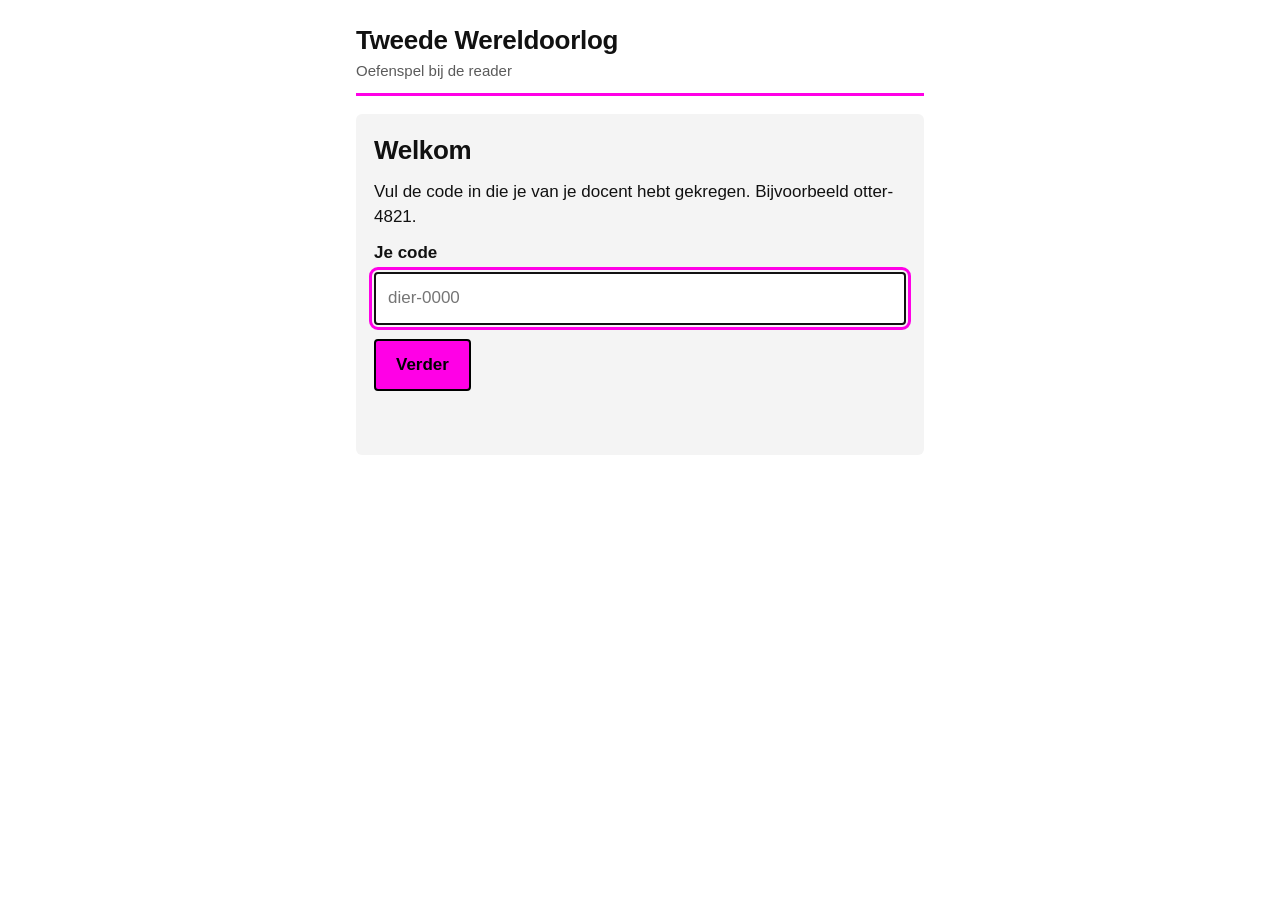
==== index.html @ 3e3a2a2d "Add files via upload" ====
<!doctype html>
<html lang="nl">
<head>
<meta charset="utf-8">
<meta name="viewport" content="width=device-width, initial-scale=1">
<title>Tweede Wereldoorlog oefenspel</title>
<meta name="robots" content="noindex, nofollow">
<link rel="stylesheet" href="style.css">
</head>
<body>
<div class="wrap" id="app"><noscript>Zet JavaScript aan om het spel te spelen.</noscript></div>
<script src="shared.js"></script>
<script src="app.js"></script>
</body>
</html>
---- style.css ----
:root {
  --magenta: #ff00e6;
  --ink: #111;
  --muted: #5b5b5b;
  --line: #d9d9d9;
  --bg: #fff;
  --soft: #f4f4f4;
  --good: #0a7a3d;
  --bad: #c0172b;
}
* { box-sizing: border-box; }
html { -webkit-text-size-adjust: 100%; }
body {
  margin: 0;
  background: var(--bg);
  color: var(--ink);
  font-family: Helvetica, Arial, sans-serif;
  font-size: 17px;
  line-height: 1.45;
}
.wrap { max-width: 600px; margin: 0 auto; padding: 0 16px 48px; }
.wrap.wide { max-width: 1040px; }
header.top { padding: 22px 0 12px; border-bottom: 3px solid var(--magenta); margin-bottom: 18px; }
.brand { font-weight: 700; font-size: 26px; letter-spacing: -0.3px; }
.sub { color: var(--muted); font-size: 15px; }
h1 { font-size: 26px; margin: 0 0 10px; letter-spacing: -0.3px; }
h2 { font-size: 20px; margin: 22px 0 8px; }
p { margin: 0 0 12px; }
.card { background: var(--soft); border-radius: 6px; padding: 18px; margin-bottom: 16px; }
.card.plain { background: #fff; border: 1px solid var(--line); }
label { display: block; font-weight: 700; margin: 12px 0 6px; }
input[type=text], input[type=password], input[type=number], input[type=date], input:not([type]) {
  width: 100%; font: inherit; padding: 12px; border: 2px solid var(--ink); border-radius: 4px; background: #fff;
}
input:focus-visible, button:focus-visible, a:focus-visible { outline: 3px solid var(--magenta); outline-offset: 2px; }
.btn {
  display: inline-block; font: inherit; font-weight: 700; cursor: pointer;
  background: var(--magenta); color: #000; border: 2px solid #000; border-radius: 4px;
  padding: 12px 20px; margin-top: 14px; min-height: 48px;
}
.btn:hover { background: #ff4df0; }
.btn:disabled { opacity: .5; cursor: default; }
.btn.ghost { background: #fff; }
.btn.ghost:hover { background: var(--soft); }
.btn.small { padding: 6px 12px; min-height: 36px; margin-top: 0; font-size: 15px; }
.btn.danger { background: #fff; color: var(--bad); border-color: var(--bad); }
.btn.block { width: 100%; }
.msg { color: var(--bad); font-weight: 700; min-height: 1.4em; margin-top: 10px; }
.ok { color: var(--good); font-weight: 700; }
nav.tabs { display: flex; gap: 8px; margin-bottom: 16px; }
nav.tabs button {
  flex: 1; font: inherit; font-weight: 700; padding: 10px; background: #fff; border: 2px solid #000;
  border-radius: 4px; cursor: pointer; min-height: 44px;
}
nav.tabs button[aria-current=true] { background: #000; color: #fff; }
.me { display: flex; align-items: center; gap: 14px; margin-bottom: 14px; }
.avatar {
  width: 64px; height: 64px; border-radius: 50%; border: 3px solid #000; background: #fff;
  display: grid; place-items: center; font-size: 36px; flex: none;
}
.me .name { font-size: 22px; font-weight: 700; }
.me .stats { color: var(--muted); }
.me .stats b { color: var(--ink); }
.chapters { list-style: none; margin: 0; padding: 0; }
.chapters li { border: 2px solid var(--line); border-radius: 6px; padding: 12px 14px; margin-bottom: 10px; background: #fff; }
.chapters li.actief { border-color: #000; border-left: 10px solid var(--magenta); }
.chapters li.klaar { background: var(--soft); }
.chapters li.dicht { color: #8a8a8a; }
.chapters .t { font-weight: 700; }
.chapters .s { font-size: 14px; color: var(--muted); }
.bar { height: 10px; background: #e6e6e6; border-radius: 5px; overflow: hidden; margin-top: 8px; }
.bar > i { display: block; height: 100%; background: var(--magenta); width: 0; transition: width .25s linear; }
.timer { height: 14px; border: 2px solid #000; border-radius: 7px; background: #fff; overflow: hidden; }
.timer > i { display: block; height: 100%; background: var(--magenta); width: 100%; }
.timer.low > i { background: var(--bad); }
.qmeta { display: flex; justify-content: space-between; font-size: 14px; color: var(--muted); margin: 8px 0 14px; gap: 8px; flex-wrap: wrap; }
.qtext { font-size: 21px; font-weight: 700; margin: 16px 0 16px; line-height: 1.3; }
.opts { display: grid; gap: 10px; }
.opt {
  font: inherit; text-align: left; padding: 14px; border: 2px solid #000; background: #fff;
  border-radius: 6px; cursor: pointer; min-height: 54px;
}
.opt:hover:not(:disabled) { background: #ffe6fc; }
.opt:disabled { cursor: default; opacity: .6; }
.result { border-radius: 6px; padding: 18px; margin: 14px 0; border: 2px solid #000; }
.result.goed { background: #e6f6ec; border-color: var(--good); }
.result.fout { background: #fdecee; border-color: var(--bad); }
.result h2 { margin-top: 0; font-size: 24px; }
.tip { background: #fff8c9; border: 2px solid #000; border-radius: 6px; padding: 12px 14px; margin: 12px 0; }
.reveal { background: #fff; border: 2px solid #000; border-radius: 6px; padding: 12px 14px; margin: 12px 0; }
.banner { background: var(--magenta); border: 2px solid #000; border-radius: 6px; padding: 12px 14px; font-weight: 700; margin: 12px 0; }
table.rank { width: 100%; border-collapse: collapse; }
table.rank td, table.rank th { padding: 10px 8px; border-bottom: 1px solid var(--line); text-align: left; }
table.rank th { font-size: 14px; color: var(--muted); }
table.rank td.num, table.rank th.num { text-align: right; }
table.rank tr.ik td { background: #ffe6fc; font-weight: 700; }
table.rank .em { font-size: 24px; margin-right: 8px; vertical-align: middle; }
.table-scroll { overflow-x: auto; }
table.docent { width: 100%; border-collapse: collapse; font-size: 15px; min-width: 760px; }
table.docent th, table.docent td { padding: 8px; border-bottom: 1px solid var(--line); text-align: left; vertical-align: middle; }
table.docent th { background: var(--soft); font-size: 13px; }
code.k { font-family: ui-monospace, Menlo, Consolas, monospace; background: var(--soft); padding: 2px 6px; border-radius: 3px; }
.row { display: flex; gap: 12px; flex-wrap: wrap; align-items: end; }
.row > div { flex: 1 1 160px; }
.pill { display: inline-block; padding: 2px 8px; border-radius: 10px; font-size: 13px; font-weight: 700; border: 1px solid #000; background: #fff; }
.pill.actief { background: #e6f6ec; }
.pill.nog_niet_gestart { background: var(--soft); }
.pill.pincode_gereset { background: #fff8c9; }
.small-note { font-size: 14px; color: var(--muted); }
.spacer { height: 8px; }
@media (max-width: 480px) {
  body { font-size: 16px; }
  .qtext { font-size: 19px; }
}
@media (prefers-reduced-motion: reduce) { .bar > i { transition: none; } }
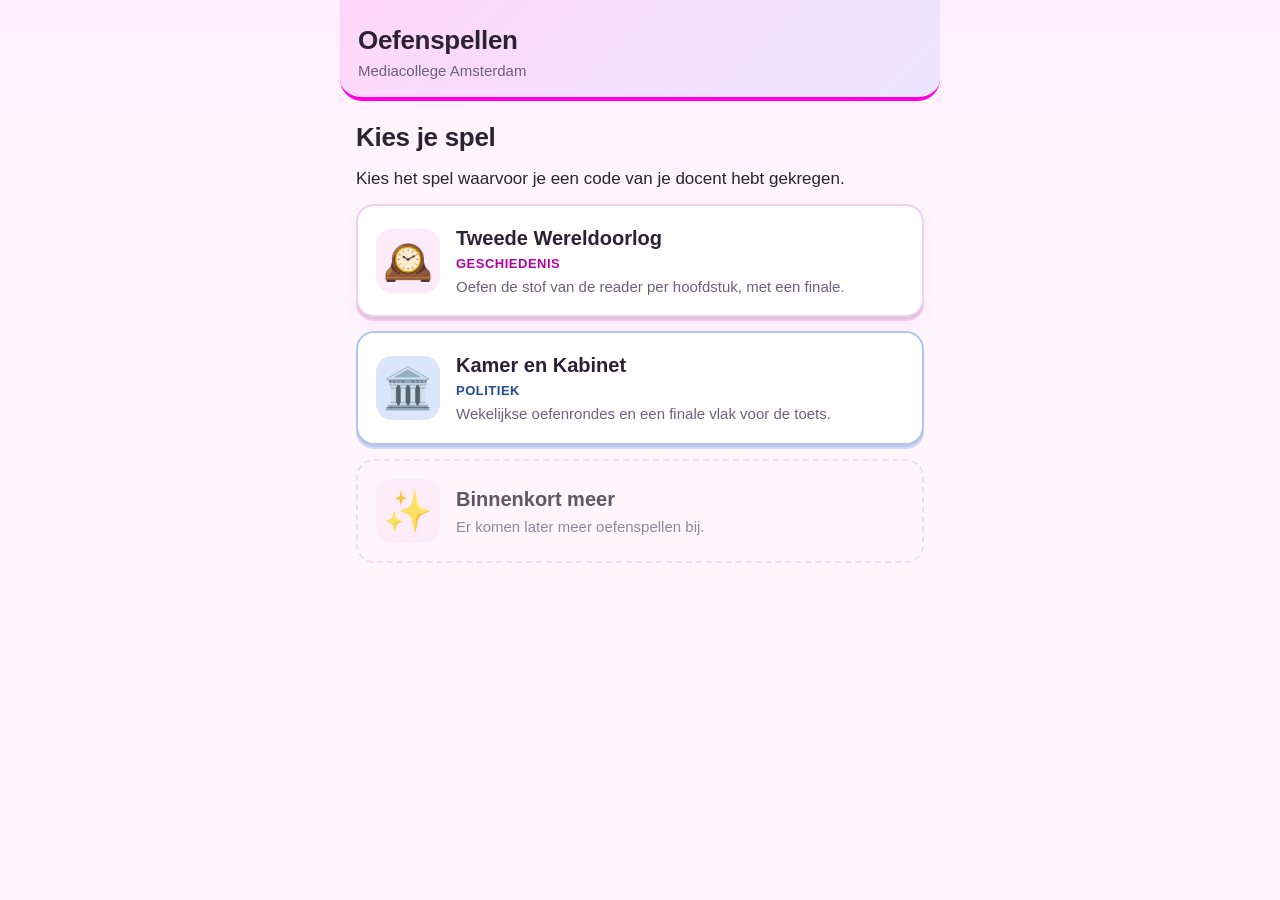
==== commit 232a5e07: "Add files via upload" ====
--- a/index.html
+++ b/index.html
@@ -3,7 +3,7 @@
 <head>
 <meta charset="utf-8">
 <meta name="viewport" content="width=device-width, initial-scale=1">
-<title>Tweede Wereldoorlog oefenspel</title>
+<title>Oefenspel</title>
 <meta name="robots" content="noindex, nofollow">
 <link rel="stylesheet" href="style.css">
 </head>
--- a/style.css
+++ b/style.css
@@ -1,115 +1,202 @@
 :root {
   --magenta: #ff00e6;
-  --ink: #111;
-  --muted: #5b5b5b;
-  --line: #d9d9d9;
-  --bg: #fff;
-  --soft: #f4f4f4;
-  --good: #0a7a3d;
-  --bad: #c0172b;
+  --magenta-soft: #ffd6fa;
+  --ink: #2b2233;
+  --muted: #6d6277;
+  --line: #efd3ea;
+  --bg: #fff6fc;
+  --card: #ffffff;
+  --soft: #fdebf9;
+  --lilac: #ece6ff;
+  --mint: #dff6e8;
+  --sun: #fff1b8;
+  --good: #1a7f4b;
+  --bad: #c2334a;
+  --shadow: 0 2px 0 rgba(43, 34, 51, .08), 0 8px 20px rgba(255, 0, 230, .08);
 }
 * { box-sizing: border-box; }
 html { -webkit-text-size-adjust: 100%; }
 body {
   margin: 0;
-  background: var(--bg);
+  background: var(--bg) linear-gradient(180deg, #ffeefb 0, var(--bg) 220px) no-repeat;
   color: var(--ink);
   font-family: Helvetica, Arial, sans-serif;
   font-size: 17px;
   line-height: 1.45;
+  min-height: 100vh;
 }
 .wrap { max-width: 600px; margin: 0 auto; padding: 0 16px 48px; }
 .wrap.wide { max-width: 1040px; }
-header.top { padding: 22px 0 12px; border-bottom: 3px solid var(--magenta); margin-bottom: 18px; }
+header.top {
+  padding: 22px 18px 16px; margin: 0 -16px 18px;
+  background: linear-gradient(135deg, var(--magenta-soft), var(--lilac));
+  border-bottom: 4px solid var(--magenta);
+  border-radius: 0 0 22px 22px;
+}
 .brand { font-weight: 700; font-size: 26px; letter-spacing: -0.3px; }
 .sub { color: var(--muted); font-size: 15px; }
 h1 { font-size: 26px; margin: 0 0 10px; letter-spacing: -0.3px; }
 h2 { font-size: 20px; margin: 22px 0 8px; }
 p { margin: 0 0 12px; }
-.card { background: var(--soft); border-radius: 6px; padding: 18px; margin-bottom: 16px; }
-.card.plain { background: #fff; border: 1px solid var(--line); }
+.card { background: var(--card); border-radius: 18px; padding: 20px; margin-bottom: 16px; box-shadow: var(--shadow); border: 2px solid var(--line); }
+.card.plain { background: #fff; }
 label { display: block; font-weight: 700; margin: 12px 0 6px; }
 input[type=text], input[type=password], input[type=number], input[type=date], input:not([type]) {
-  width: 100%; font: inherit; padding: 12px; border: 2px solid var(--ink); border-radius: 4px; background: #fff;
-}
+  width: 100%; font: inherit; color: var(--ink); padding: 12px 14px; border: 2px solid #dcb6d6; border-radius: 12px; background: #fffafe;
+}
+input:focus { border-color: var(--magenta); }
 input:focus-visible, button:focus-visible, a:focus-visible { outline: 3px solid var(--magenta); outline-offset: 2px; }
 .btn {
   display: inline-block; font: inherit; font-weight: 700; cursor: pointer;
-  background: var(--magenta); color: #000; border: 2px solid #000; border-radius: 4px;
-  padding: 12px 20px; margin-top: 14px; min-height: 48px;
-}
-.btn:hover { background: #ff4df0; }
-.btn:disabled { opacity: .5; cursor: default; }
-.btn.ghost { background: #fff; }
+  background: var(--magenta); color: #1d1024; border: 0; border-radius: 14px;
+  padding: 12px 22px; margin-top: 14px; min-height: 48px;
+  box-shadow: 0 4px 0 #b8009f;
+  transition: transform .08s ease, box-shadow .08s ease;
+}
+.btn:hover { background: #ff3df0; }
+.btn:active { transform: translateY(3px); box-shadow: 0 1px 0 #b8009f; }
+.btn:disabled { opacity: .5; cursor: default; box-shadow: none; }
+.btn.ghost { background: #fff; border: 2px solid #dcb6d6; box-shadow: 0 3px 0 #e8cde3; }
 .btn.ghost:hover { background: var(--soft); }
-.btn.small { padding: 6px 12px; min-height: 36px; margin-top: 0; font-size: 15px; }
-.btn.danger { background: #fff; color: var(--bad); border-color: var(--bad); }
+.btn.small { padding: 6px 14px; min-height: 36px; margin-top: 0; font-size: 15px; box-shadow: 0 3px 0 #b8009f; }
+.btn.ghost.small { box-shadow: 0 3px 0 #e8cde3; }
+.btn.danger { background: #fff; color: var(--bad); border: 2px solid #f0b8c1; box-shadow: 0 3px 0 #f6d3d9; }
 .btn.block { width: 100%; }
 .msg { color: var(--bad); font-weight: 700; min-height: 1.4em; margin-top: 10px; }
 .ok { color: var(--good); font-weight: 700; }
-nav.tabs { display: flex; gap: 8px; margin-bottom: 16px; }
+nav.tabs { display: flex; gap: 8px; margin-bottom: 16px; background: #fff; padding: 5px; border-radius: 16px; border: 2px solid var(--line); }
 nav.tabs button {
-  flex: 1; font: inherit; font-weight: 700; padding: 10px; background: #fff; border: 2px solid #000;
-  border-radius: 4px; cursor: pointer; min-height: 44px;
-}
-nav.tabs button[aria-current=true] { background: #000; color: #fff; }
+  flex: 1; font: inherit; font-weight: 700; padding: 10px; background: transparent; color: var(--ink); border: 0;
+  border-radius: 12px; cursor: pointer; min-height: 44px;
+}
+nav.tabs button[aria-current=true] { background: var(--magenta); color: #1d1024; }
 .me { display: flex; align-items: center; gap: 14px; margin-bottom: 14px; }
 .avatar {
-  width: 64px; height: 64px; border-radius: 50%; border: 3px solid #000; background: #fff;
-  display: grid; place-items: center; font-size: 36px; flex: none;
+  width: 68px; height: 68px; border-radius: 50%; border: 3px solid var(--magenta); background: var(--sun);
+  display: grid; place-items: center; font-size: 38px; flex: none; box-shadow: 0 3px 0 #b8009f;
 }
 .me .name { font-size: 22px; font-weight: 700; }
 .me .stats { color: var(--muted); }
 .me .stats b { color: var(--ink); }
 .chapters { list-style: none; margin: 0; padding: 0; }
-.chapters li { border: 2px solid var(--line); border-radius: 6px; padding: 12px 14px; margin-bottom: 10px; background: #fff; }
-.chapters li.actief { border-color: #000; border-left: 10px solid var(--magenta); }
-.chapters li.klaar { background: var(--soft); }
-.chapters li.dicht { color: #8a8a8a; }
+.chapters li { border: 2px solid var(--line); border-radius: 16px; padding: 12px 16px; margin-bottom: 10px; background: #fff; }
+.chapters li.actief { border-color: var(--magenta); background: #fff; box-shadow: var(--shadow); border-left-width: 10px; }
+.chapters li.klaar { background: var(--mint); border-color: #bfe6cf; }
+.chapters li.dicht { color: #9a8fa3; background: #faf3fa; }
 .chapters .t { font-weight: 700; }
 .chapters .s { font-size: 14px; color: var(--muted); }
-.bar { height: 10px; background: #e6e6e6; border-radius: 5px; overflow: hidden; margin-top: 8px; }
-.bar > i { display: block; height: 100%; background: var(--magenta); width: 0; transition: width .25s linear; }
-.timer { height: 14px; border: 2px solid #000; border-radius: 7px; background: #fff; overflow: hidden; }
-.timer > i { display: block; height: 100%; background: var(--magenta); width: 100%; }
-.timer.low > i { background: var(--bad); }
+.bar { height: 12px; background: #f3dcee; border-radius: 6px; overflow: hidden; margin-top: 8px; }
+.bar > i { display: block; height: 100%; background: linear-gradient(90deg, var(--magenta), #ff7af0); width: 0; transition: width .25s linear; border-radius: 6px; }
+.timer { height: 16px; border-radius: 8px; background: #f3dcee; overflow: hidden; }
+.timer > i { display: block; height: 100%; background: linear-gradient(90deg, var(--magenta), #ff7af0); width: 100%; border-radius: 8px; }
+.timer.low > i { background: linear-gradient(90deg, #ff6b81, var(--bad)); }
 .qmeta { display: flex; justify-content: space-between; font-size: 14px; color: var(--muted); margin: 8px 0 14px; gap: 8px; flex-wrap: wrap; }
-.qtext { font-size: 21px; font-weight: 700; margin: 16px 0 16px; line-height: 1.3; }
+.qtext { font-size: 21px; font-weight: 700; margin: 16px 0 16px; line-height: 1.3; background: #fff; border: 2px solid var(--line); border-radius: 18px; padding: 16px; box-shadow: var(--shadow); }
 .opts { display: grid; gap: 10px; }
 .opt {
-  font: inherit; text-align: left; padding: 14px; border: 2px solid #000; background: #fff;
-  border-radius: 6px; cursor: pointer; min-height: 54px;
-}
-.opt:hover:not(:disabled) { background: #ffe6fc; }
+  font: inherit; color: var(--ink); text-align: left; padding: 14px 16px; border: 2px solid #e4c3de; background: #fff;
+  border-radius: 14px; cursor: pointer; min-height: 54px; box-shadow: 0 3px 0 #efd8ea;
+  transition: transform .08s ease, box-shadow .08s ease, background .1s ease;
+}
+.opt b { color: var(--magenta); display: inline-block; min-width: 1.4em; }
+.opt:hover:not(:disabled) { background: var(--magenta-soft); border-color: var(--magenta); }
+.opt:active:not(:disabled) { transform: translateY(2px); box-shadow: 0 1px 0 #efd8ea; }
 .opt:disabled { cursor: default; opacity: .6; }
-.result { border-radius: 6px; padding: 18px; margin: 14px 0; border: 2px solid #000; }
-.result.goed { background: #e6f6ec; border-color: var(--good); }
-.result.fout { background: #fdecee; border-color: var(--bad); }
+.result { border-radius: 18px; padding: 18px; margin: 14px 0; border: 2px solid var(--line); box-shadow: var(--shadow); }
+.result.goed { background: var(--mint); border-color: #9fd9b6; }
+.result.fout { background: #ffe9ed; border-color: #f2b3be; }
 .result h2 { margin-top: 0; font-size: 24px; }
-.tip { background: #fff8c9; border: 2px solid #000; border-radius: 6px; padding: 12px 14px; margin: 12px 0; }
-.reveal { background: #fff; border: 2px solid #000; border-radius: 6px; padding: 12px 14px; margin: 12px 0; }
-.banner { background: var(--magenta); border: 2px solid #000; border-radius: 6px; padding: 12px 14px; font-weight: 700; margin: 12px 0; }
-table.rank { width: 100%; border-collapse: collapse; }
-table.rank td, table.rank th { padding: 10px 8px; border-bottom: 1px solid var(--line); text-align: left; }
-table.rank th { font-size: 14px; color: var(--muted); }
+.tip { background: var(--sun); border: 2px solid #f0d878; border-radius: 14px; padding: 12px 14px; margin: 12px 0; }
+.reveal { background: #fff; border: 2px solid var(--line); border-radius: 14px; padding: 12px 14px; margin: 12px 0; }
+.banner { background: var(--magenta-soft); border: 2px solid var(--magenta); border-radius: 14px; padding: 12px 14px; font-weight: 700; margin: 12px 0; }
+table.rank { width: 100%; border-collapse: separate; border-spacing: 0; background: #fff; border-radius: 16px; overflow: hidden; border: 2px solid var(--line); }
+table.rank td, table.rank th { padding: 10px 10px; border-bottom: 1px solid var(--line); text-align: left; }
+table.rank th { font-size: 14px; color: var(--muted); background: var(--soft); }
+table.rank tr:last-child td { border-bottom: 0; }
 table.rank td.num, table.rank th.num { text-align: right; }
-table.rank tr.ik td { background: #ffe6fc; font-weight: 700; }
+table.rank tr.ik td { background: var(--magenta-soft); font-weight: 700; }
 table.rank .em { font-size: 24px; margin-right: 8px; vertical-align: middle; }
 .table-scroll { overflow-x: auto; }
-table.docent { width: 100%; border-collapse: collapse; font-size: 15px; min-width: 760px; }
+table.docent { width: 100%; border-collapse: collapse; font-size: 15px; min-width: 760px; background: #fff; }
 table.docent th, table.docent td { padding: 8px; border-bottom: 1px solid var(--line); text-align: left; vertical-align: middle; }
 table.docent th { background: var(--soft); font-size: 13px; }
-code.k { font-family: ui-monospace, Menlo, Consolas, monospace; background: var(--soft); padding: 2px 6px; border-radius: 3px; }
+code.k { font-family: ui-monospace, Menlo, Consolas, monospace; background: var(--lilac); padding: 2px 6px; border-radius: 6px; }
 .row { display: flex; gap: 12px; flex-wrap: wrap; align-items: end; }
 .row > div { flex: 1 1 160px; }
-.pill { display: inline-block; padding: 2px 8px; border-radius: 10px; font-size: 13px; font-weight: 700; border: 1px solid #000; background: #fff; }
-.pill.actief { background: #e6f6ec; }
+.pill { display: inline-block; padding: 2px 10px; border-radius: 10px; font-size: 13px; font-weight: 700; background: #fff; border: 1px solid #dcb6d6; }
+.pill.actief { background: var(--mint); border-color: #9fd9b6; }
 .pill.nog_niet_gestart { background: var(--soft); }
-.pill.pincode_gereset { background: #fff8c9; }
+.pill.pincode_gereset { background: var(--sun); border-color: #f0d878; }
 .small-note { font-size: 14px; color: var(--muted); }
 .spacer { height: 8px; }
 @media (max-width: 480px) {
   body { font-size: 16px; }
   .qtext { font-size: 19px; }
 }
-@media (prefers-reduced-motion: reduce) { .bar > i { transition: none; } }
+@media (prefers-reduced-motion: reduce) {
+  .bar > i, .btn, .opt { transition: none; }
+}
+@media print { nav, .btn, header .sub { display: none; } body { background: #fff; } }
+
+/* ---------- Thema politiek: Tweede Kamer blauw met magenta ---------- */
+header.top { position: relative; overflow: hidden; }
+.hemi { position: absolute; right: 10px; bottom: 6px; width: 120px; height: 56px; }
+body[data-vak="politiek"] {
+  --ink: #14223f; --muted: #4f5f80; --line: #c8d6f3; --bg: #eef3ff; --soft: #e2ebff; --lilac: #dbe5fb;
+  --shadow: 0 2px 0 rgba(20, 34, 63, .08), 0 8px 20px rgba(32, 80, 170, .10);
+  background: var(--bg) linear-gradient(180deg, #dfe9ff 0, var(--bg) 220px) no-repeat;
+}
+body[data-vak="politiek"] header.top {
+  background: linear-gradient(135deg, #14305f, #2a5bb5);
+  border-bottom: 5px solid var(--magenta);
+  color: #fff;
+}
+body[data-vak="politiek"] header.top .brand { color: #fff; padding-right: 110px; }
+body[data-vak="politiek"] header.top .sub { color: #d6e2ff; padding-right: 110px; }
+body[data-vak="politiek"] input[type=text], body[data-vak="politiek"] input[type=password],
+body[data-vak="politiek"] input[type=number], body[data-vak="politiek"] input:not([type]) { border-color: #a9bde8; background: #fff; }
+body[data-vak="politiek"] .btn.ghost { border-color: #a9bde8; box-shadow: 0 3px 0 #c8d6f3; }
+body[data-vak="politiek"] .btn.ghost:hover { background: var(--soft); }
+body[data-vak="politiek"] nav.tabs button[aria-current=true] { background: #1f4a96; color: #fff; }
+body[data-vak="politiek"] .avatar { background: #dbe5fb; border-color: #2a5bb5; box-shadow: 0 3px 0 #1f4a96; }
+body[data-vak="politiek"] .chapters li.actief { border-color: #2a5bb5; border-left-color: var(--magenta); }
+body[data-vak="politiek"] .chapters li.klaar { background: #dff6e8; border-color: #bfe6cf; }
+body[data-vak="politiek"] .chapters li.dicht { background: #eaeff9; color: #7a88a6; }
+body[data-vak="politiek"] .chapters li.finale { border-color: var(--magenta); }
+body[data-vak="politiek"] .bar, body[data-vak="politiek"] .timer { background: #d5e0f7; }
+body[data-vak="politiek"] .bar > i, body[data-vak="politiek"] .timer > i { background: linear-gradient(90deg, #2a5bb5, #5a8be0); }
+body[data-vak="politiek"] .opt { border-color: #b4c6ec; box-shadow: 0 3px 0 #cfdbf4; }
+body[data-vak="politiek"] .opt b { color: #1f4a96; }
+body[data-vak="politiek"] .opt:hover:not(:disabled) { background: #e6eeff; border-color: #2a5bb5; }
+body[data-vak="politiek"] table.rank tr.ik td { background: #ffd6fa; }
+body[data-vak="politiek"] table.docent th { background: var(--soft); }
+.chapters li .row-btn { margin-top: 10px; }
+.chapters li .btn { margin-top: 10px; }
+.chapters li.finale .t::before { content: "★ "; color: var(--magenta); }
+.pill.pol { background: #e2ebff; border-color: #a9bde8; }
+.stage-box { display: flex; gap: 14px; flex-wrap: wrap; margin: 6px 0 10px; }
+.stage-box label { font-weight: 400; margin: 0; display: flex; gap: 6px; align-items: center; }
+.stage-box input { width: auto; }
+select { width: 100%; font: inherit; color: var(--ink); padding: 12px 14px; border: 2px solid #dcb6d6; border-radius: 12px; background: #fff; }
+body[data-vak="politiek"] select { border-color: #a9bde8; }
+
+/* ---------- Menu met spellen ---------- */
+.games { display: grid; gap: 14px; margin-top: 8px; }
+.game {
+  display: flex; gap: 16px; align-items: center; text-align: left; width: 100%;
+  font: inherit; color: var(--ink); background: #fff; border: 2px solid var(--line); border-radius: 18px;
+  padding: 18px; cursor: pointer; box-shadow: var(--shadow), 0 4px 0 #efd8ea; min-height: 96px;
+  transition: transform .08s ease, box-shadow .08s ease;
+}
+.game:hover { border-color: var(--magenta); }
+.game:active { transform: translateY(3px); }
+.game .gi { font-size: 40px; width: 64px; height: 64px; display: grid; place-items: center; flex: none; background: var(--soft); border-radius: 16px; }
+.game .gt { display: flex; flex-direction: column; gap: 2px; }
+.game .gt b { font-size: 20px; }
+.game .gv { font-size: 13px; font-weight: 700; color: #b8009f; text-transform: uppercase; letter-spacing: .5px; }
+.game .gx { font-size: 15px; color: var(--muted); }
+.game[data-g="politiek"] { border-color: #b4c6ec; box-shadow: 0 2px 0 rgba(20,34,63,.08), 0 4px 0 #cfdbf4; }
+.game[data-g="politiek"] .gi { background: #dbe5fb; }
+.game[data-g="politiek"] .gv { color: #1f4a96; }
+.game[data-g="politiek"]:hover { border-color: #2a5bb5; }
+.game.soon { border-style: dashed; cursor: default; background: transparent; box-shadow: none; opacity: .75; }
